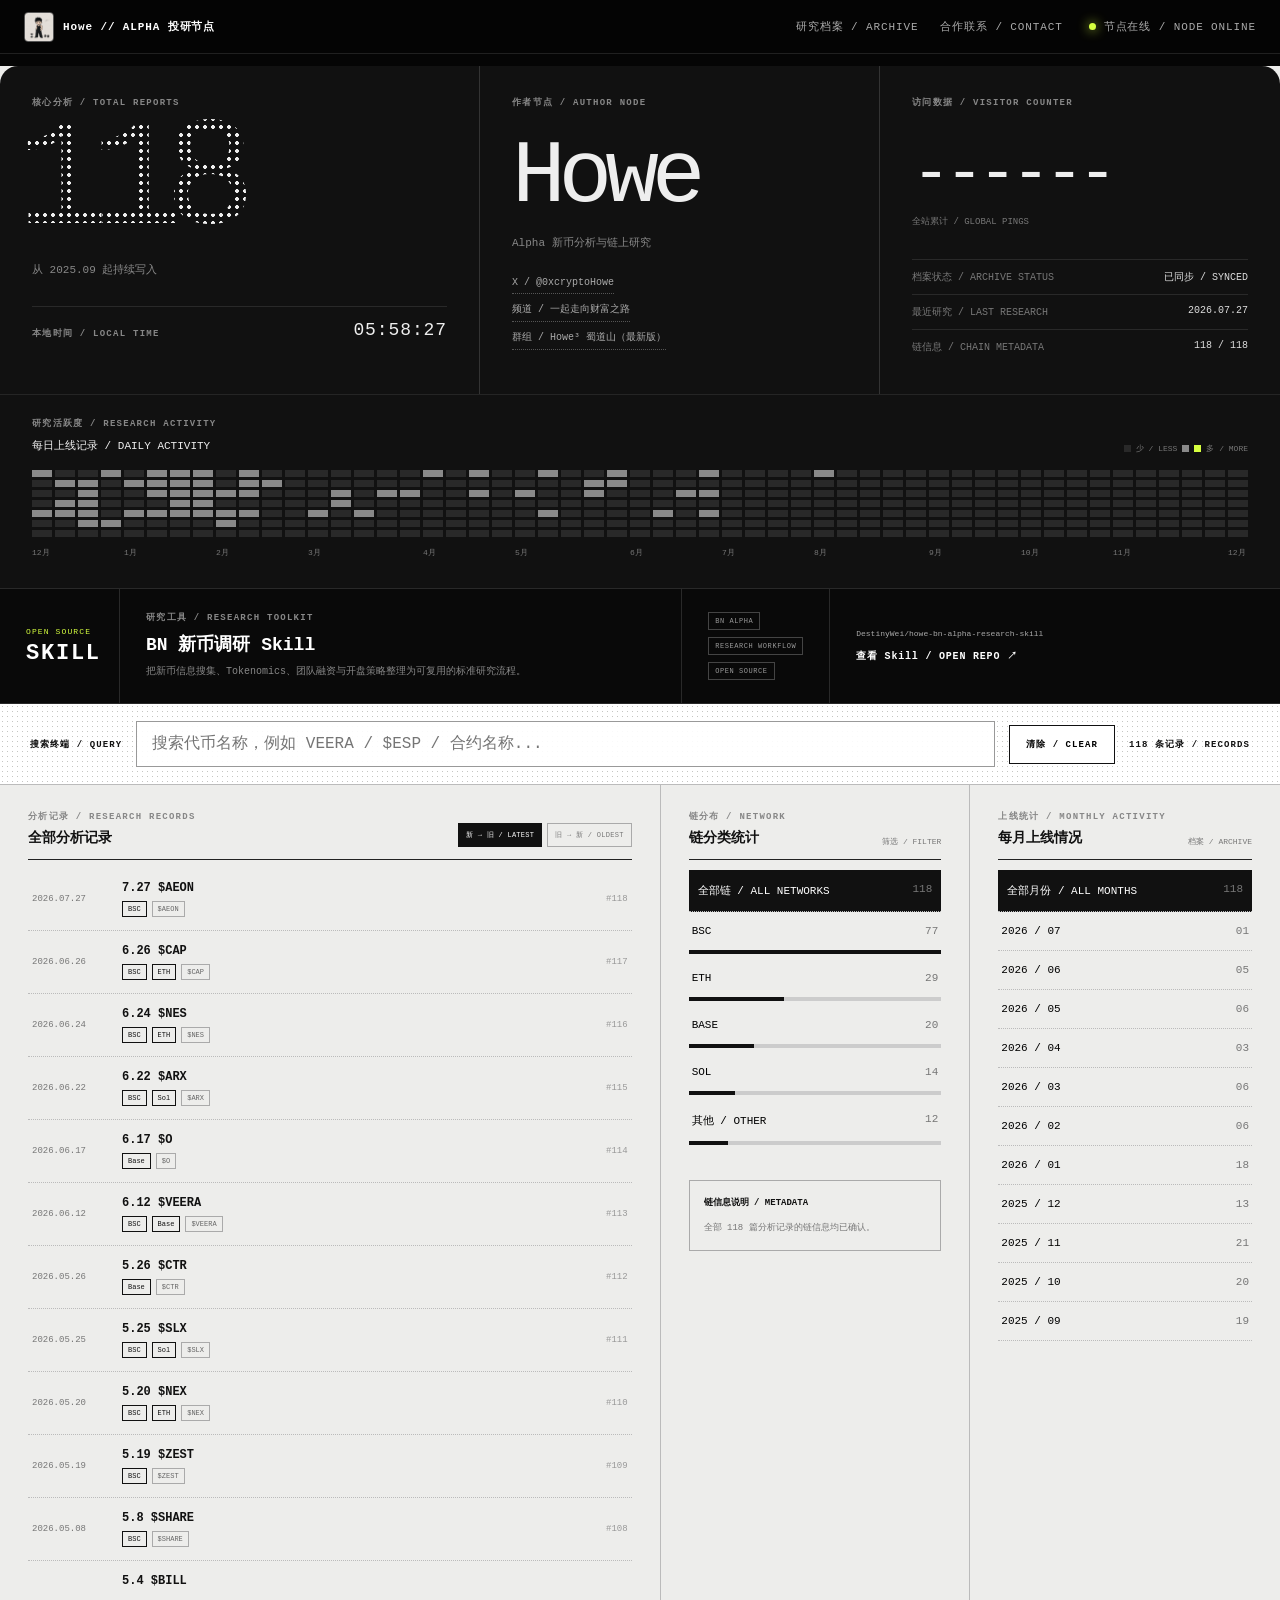
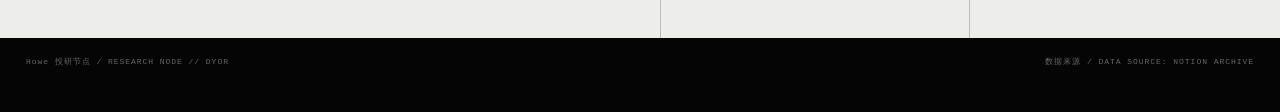
==== index.html @ 1e32229d "Add AEON alpha research record" ====
<!doctype html>
<html lang="zh-CN">
<head>
  <meta charset="UTF-8">
  <meta name="viewport" content="width=device-width, initial-scale=1.0">
  <meta name="description" content="Howe Alpha 新币分析历史投研档案">
  <title>Howe // Alpha 投研节点</title>
  <link rel="icon" type="image/jpeg" href="assets/howe-logo.jpg">
  <link rel="apple-touch-icon" href="assets/howe-logo.jpg">
  <link rel="stylesheet" href="styles.css?v=20260616-1">
</head>
<body>
  <header class="topbar">
    <a class="brand" href="index.html"><img src="assets/howe-logo.jpg" alt="">Howe // ALPHA 投研节点</a>
    <nav>
      <a href="#archive">研究档案 / ARCHIVE</a>
      <a href="contact.html">合作联系 / CONTACT</a>
    </nav>
    <div class="live"><span></span> 节点在线 / NODE ONLINE</div>
  </header>

  <main>
    <section class="monitor-panel">
      <div class="hero-grid">
        <div class="metric metric-primary">
          <small>核心分析 / TOTAL REPORTS</small>
          <div class="giant-number" id="total-count">113</div>
          <p>从 2025.09 起持续写入</p>
          <div class="metric-time">
            <small>本地时间 / LOCAL TIME</small>
            <strong id="clock">--:--:--</strong>
          </div>
        </div>
        <div class="metric author-card">
          <small>作者节点 / AUTHOR NODE</small>
          <h1>Howe</h1>
          <p>Alpha 新币分析与链上研究</p>
          <div class="author-links">
            <a href="https://x.com/0xcryptoHowe" target="_blank" rel="noreferrer">X / @0xcryptoHowe</a>
            <a href="https://t.me/cryptohowe_treasure" target="_blank" rel="noreferrer">频道 / 一起走向财富之路</a>
            <a href="https://t.me/cyrptohowe_discussion" target="_blank" rel="noreferrer">群组 / Howe³ 蜀道山（最新版）</a>
          </div>
        </div>
        <div class="metric traffic-card">
          <small>访问数据 / VISITOR COUNTER</small>
          <div class="signal">
            <strong id="visits">------</strong>
            <span>全站累计 / GLOBAL PINGS</span>
          </div>
          <div class="status-row"><span>档案状态 / ARCHIVE STATUS</span><b>已同步 / SYNCED</b></div>
          <div class="status-row"><span>最近研究 / LAST RESEARCH</span><b id="last-date">2026.06.12</b></div>
          <div class="status-row"><span>链信息 / CHAIN METADATA</span><b class="warning" id="chain-status">-- / --</b></div>
        </div>
      </div>

      <div class="activity-wrap">
        <div class="section-heading">
          <div><small>研究活跃度 / RESEARCH ACTIVITY</small><strong>每日上线记录 / DAILY ACTIVITY</strong></div>
          <span><i class="level l0"></i> 少 / LESS <i class="level l2"></i><i class="level l4"></i> 多 / MORE</span>
        </div>
        <div class="heatmap-shell">
          <div class="heatmap" id="heatmap"></div>
          <div class="heatmap-months" id="heatmap-months"></div>
          <div class="heatmap-tooltip" id="heatmap-tooltip" role="tooltip"></div>
        </div>
      </div>
    </section>

    <section class="skill-showcase" aria-labelledby="skill-title">
      <div class="skill-mark">
        <span>OPEN SOURCE</span>
        <strong>SKILL</strong>
      </div>
      <div class="skill-copy">
        <small>研究工具 / RESEARCH TOOLKIT</small>
        <h2 id="skill-title">BN 新币调研 Skill</h2>
        <p>把新币信息搜集、Tokenomics、团队融资与开盘策略整理为可复用的标准研究流程。</p>
      </div>
      <div class="skill-signals" aria-label="Skill 特性">
        <span>BN ALPHA</span>
        <span>RESEARCH WORKFLOW</span>
        <span>OPEN SOURCE</span>
      </div>
      <a class="skill-link" href="https://github.com/DestinyWei/howe-bn-alpha-research-skill" target="_blank" rel="noreferrer">
        <span>DestinyWei/howe-bn-alpha-research-skill</span>
        <strong>查看 Skill / OPEN REPO ↗</strong>
      </a>
    </section>

    <section class="search-console">
      <label for="search">搜索终端 / QUERY</label>
      <input id="search" type="search" placeholder="搜索代币名称，例如 VEERA / $ESP / 合约名称...">
      <button id="clear-search" type="button">清除 / CLEAR</button>
      <div id="result-count">113 条记录 / RECORDS</div>
    </section>

    <section class="archive-grid" id="archive">
      <section class="archive-column records-column">
        <div class="column-title">
          <div><small>分析记录 / RESEARCH RECORDS</small><h2>全部分析记录</h2></div>
          <div class="sort-controls" aria-label="分析记录排序">
            <button class="active" type="button" data-sort="desc" aria-pressed="true">新 → 旧 / LATEST</button>
            <button type="button" data-sort="asc" aria-pressed="false">旧 → 新 / OLDEST</button>
          </div>
        </div>
        <div class="records" id="records"></div>
      </section>

      <aside class="archive-column">
        <div class="column-title">
          <div><small>链分布 / NETWORK</small><h2>链分类统计</h2></div>
          <span>筛选 / FILTER</span>
        </div>
        <div class="chain-list" id="chain-list"></div>
        <div class="data-note">
          <strong>链信息说明 / METADATA</strong>
          <p id="metadata-note">正在读取链信息完成度...</p>
        </div>
      </aside>

      <aside class="archive-column">
        <div class="column-title">
          <div><small>上线统计 / MONTHLY ACTIVITY</small><h2>每月上线情况</h2></div>
          <span>档案 / ARCHIVE</span>
        </div>
        <div class="month-list" id="month-list"></div>
      </aside>
    </section>
  </main>

  <dialog id="detail-dialog">
    <button class="dialog-close" aria-label="关闭">×</button>
    <small>研究记录 / RESEARCH RECORD // <span id="dialog-id"></span></small>
    <h2 id="dialog-title"></h2>
    <div class="detail-meta" id="dialog-meta"></div>
    <div class="detail-content" id="dialog-content"></div>
    <div class="detail-actions">
      <a id="dialog-notion" class="source-link" target="_blank" rel="noreferrer">查看 Notion 备份来源 / SOURCE ↗</a>
      <a href="contact.html">联系作者 / CONTACT ↗</a>
    </div>
  </dialog>

  <footer>
    <span>Howe 投研节点 / RESEARCH NODE // DYOR</span>
    <span>数据来源 / DATA SOURCE: NOTION ARCHIVE</span>
  </footer>

  <script src="data/content.js?v=20260727-1"></script>
  <script src="data/research.js?v=20260727-1"></script>
  <script src="app.js?v=20260616-2"></script>
</body>
</html>
---- styles.css ----
:root {
  --black: #050505;
  --panel: #111;
  --line-dark: #333;
  --paper: #ededeb;
  --paper-2: #f8f8f5;
  --ink: #111;
  --muted: #777;
  --signal: #d6ff3f;
  --warning: #e99f2b;
  --danger: #d95b50;
}

* { box-sizing: border-box; }
html { scroll-behavior: smooth; }
body {
  margin: 0;
  color: var(--ink);
  background: var(--black);
  font-family: "SFMono-Regular", "Roboto Mono", "Noto Sans Mono CJK SC", "PingFang SC", monospace;
}
a { color: inherit; text-decoration: none; }
button, input { font: inherit; }

.topbar {
  height: 54px;
  padding: 0 24px;
  display: flex;
  align-items: center;
  gap: 26px;
  color: #aaa;
  border-bottom: 1px solid #202020;
  font-size: 11px;
  letter-spacing: .08em;
  position: sticky;
  top: 0;
  z-index: 20;
  background: rgba(5, 5, 5, .94);
  backdrop-filter: blur(10px);
}
.brand { color: white; font-weight: 700; margin-right: auto; display: flex; align-items: center; gap: 9px; }
.brand img {
  width: 30px;
  height: 30px;
  object-fit: cover;
  border: 1px solid #555;
  border-radius: 4px;
}
.topbar nav { display: flex; gap: 22px; }
.topbar nav a:hover { color: white; }
.live { display: flex; align-items: center; gap: 8px; }
.live span { width: 7px; height: 7px; border-radius: 50%; background: var(--signal); box-shadow: 0 0 12px var(--signal); }

main {
  max-width: 1500px;
  margin: 0 auto;
  background: var(--paper);
}
.monitor-panel {
  background: var(--panel);
  color: #eee;
  border-radius: 18px 18px 0 0;
  overflow: hidden;
  margin-top: 12px;
}
small {
  display: block;
  color: #878787;
  font-size: 9px;
  letter-spacing: .14em;
  font-weight: 700;
  margin-bottom: 6px;
}
.hero-grid {
  display: grid;
  grid-template-columns: 1.2fr 1fr 1fr;
  min-height: 245px;
}
.metric {
  padding: 30px 32px;
  border-right: 1px solid var(--line-dark);
}
.metric:last-child { border-right: 0; }
.metric p { color: #888; font-size: 11px; line-height: 1.7; }
.giant-number {
  font-size: clamp(100px, 12vw, 178px);
  line-height: .88;
  letter-spacing: -.12em;
  margin-left: -.1em;
  color: transparent;
  background-image: radial-gradient(circle, #eee 34%, transparent 38%);
  background-size: 8px 8px;
  background-clip: text;
  -webkit-background-clip: text;
}
.metric-time {
  margin-top: 26px;
  padding-top: 13px;
  border-top: 1px solid #292929;
  display: flex;
  justify-content: space-between;
  align-items: end;
}
.metric-time small { margin: 0; }
.metric-time strong { font-size: 18px; font-weight: 400; letter-spacing: .05em; }
.author-card h1 {
  font-size: clamp(56px, 7vw, 108px);
  line-height: 1;
  letter-spacing: -.08em;
  margin: 24px 0 6px;
  font-weight: 400;
}
.author-links { margin-top: 25px; display: grid; gap: 8px; font-size: 10px; }
.author-links a { color: #aaa; border-bottom: 1px dotted #555; padding-bottom: 5px; width: fit-content; }
.author-links a:hover { color: white; }
.signal { margin: 30px 0; }
.signal strong { display: block; font-size: clamp(44px, 5vw, 80px); font-weight: 400; letter-spacing: -.08em; }
.signal span { color: #777; font-size: 9px; }
.status-row { display: flex; justify-content: space-between; padding: 10px 0; border-top: 1px solid #292929; font-size: 10px; color: #777; }
.status-row b { color: #ddd; font-weight: 400; }
.status-row .warning { color: var(--warning); }

.activity-wrap { padding: 22px 32px 28px; border-top: 1px solid #252525; }
.section-heading { display: flex; justify-content: space-between; align-items: end; margin-bottom: 16px; }
.section-heading strong { font-size: 11px; font-weight: 500; }
.section-heading > span { font-size: 8px; color: #777; display: flex; gap: 5px; align-items: center; }
.heatmap-shell { position: relative; }
.heatmap { display: grid; grid-template-columns: repeat(53, minmax(5px, 1fr)); grid-template-rows: repeat(7, 7px); grid-auto-flow: column; gap: 3px; }
.heat-cell, .level { background: #292929; }
.heat-cell { min-width: 5px; cursor: default; transition: transform .12s, outline-color .12s; }
.heat-cell[role="button"] { cursor: pointer; }
.heat-cell:hover { outline: 1px solid #fff; outline-offset: 1px; transform: scale(1.15); z-index: 2; }
.heat-cell[role="button"]:focus-visible { outline: 1px solid var(--signal); outline-offset: 2px; }
.heat-cell.l1, .level.l1 { background: #555; }
.heat-cell.l2, .level.l2 { background: #898989; }
.heat-cell.l3, .level.l3 { background: #c8c8c8; }
.heat-cell.l4, .level.l4 { background: var(--signal); }
.level { width: 7px; height: 7px; display: inline-block; }
.heatmap-months {
  display: grid;
  grid-template-columns: repeat(53, minmax(5px, 1fr));
  gap: 3px;
  height: 13px;
  margin-top: 10px;
  color: #777;
  font-size: 8px;
}
.heatmap-months span { white-space: nowrap; }
.heatmap-tooltip {
  position: absolute;
  display: none;
  z-index: 10;
  pointer-events: none;
  padding: 7px 9px;
  color: #111;
  background: #f4f4f0;
  border: 1px solid #777;
  box-shadow: 4px 4px 0 #000;
  font-size: 9px;
  white-space: nowrap;
}
.heatmap-tooltip.visible { display: block; }

.skill-showcase {
  display: grid;
  grid-template-columns: 120px minmax(260px, 1fr) auto minmax(300px, .8fr);
  align-items: stretch;
  color: #ddd;
  background: #090909;
  border-top: 1px solid #292929;
  border-bottom: 1px solid #292929;
}
.skill-mark,
.skill-copy,
.skill-signals,
.skill-link { padding: 22px 26px; }
.skill-mark {
  display: grid;
  align-content: center;
  border-right: 1px solid #292929;
}
.skill-mark span { color: var(--signal); font-size: 8px; letter-spacing: .14em; }
.skill-mark strong { margin-top: 5px; color: white; font-size: 22px; letter-spacing: .08em; }
.skill-copy { border-right: 1px solid #292929; }
.skill-copy h2 { margin: 8px 0 7px; color: white; font-size: 18px; }
.skill-copy p { max-width: 68ch; margin: 0; color: #888; font-size: 10px; line-height: 1.8; }
.skill-signals {
  display: grid;
  align-content: center;
  gap: 7px;
  border-right: 1px solid #292929;
}
.skill-signals span {
  width: fit-content;
  padding: 4px 6px;
  color: #999;
  border: 1px solid #444;
  font-size: 7px;
  letter-spacing: .08em;
}
.skill-link {
  display: grid;
  align-content: center;
  gap: 11px;
  color: #aaa;
  transition: background-color .15s, color .15s;
}
.skill-link span { font-size: 8px; overflow-wrap: anywhere; }
.skill-link strong { color: white; font-size: 10px; letter-spacing: .08em; }
.skill-link:hover { color: #111; background: var(--signal); }
.skill-link:hover strong { color: #111; }

.search-console {
  display: grid;
  grid-template-columns: auto 1fr auto auto;
  gap: 14px;
  align-items: center;
  padding: 17px 30px;
  color: #111;
  background-color: white;
  background-image: radial-gradient(#c5c5c2 .8px, transparent .8px);
  background-size: 5px 5px;
  border-bottom: 1px solid #bbb;
}
.search-console label, .search-console div, .search-console button { font-size: 9px; letter-spacing: .12em; font-weight: 700; }
.search-console input { border: 1px solid #999; background: rgba(255,255,255,.9); padding: 13px 15px; outline: 0; width: 100%; }
.search-console input:focus { border-color: #111; box-shadow: 3px 3px 0 #111; }
.search-console button { border: 1px solid #111; background: white; padding: 12px 16px; cursor: pointer; }
.search-console.date-filter-active input {
  border-color: #111;
  box-shadow: 4px 4px 0 var(--signal);
  color: #111;
  font-weight: 700;
}
.search-console.date-filter-active button {
  background: #111;
  color: white;
  box-shadow: 3px 3px 0 var(--signal);
}
.search-console.date-filter-active #result-count { color: #111; }

.archive-grid {
  display: grid;
  grid-template-columns: minmax(480px, 1.6fr) minmax(250px, .75fr) minmax(250px, .75fr);
  min-height: 720px;
}
.archive-column { padding: 25px 28px 50px; border-right: 1px solid #bbb; background: var(--paper); }
.archive-column:last-child { border-right: 0; }
.column-title { display: flex; justify-content: space-between; align-items: end; padding-bottom: 12px; border-bottom: 1px solid #222; }
.column-title h2 { font-size: 14px; margin: 0; }
.column-title span { color: #777; font-size: 8px; }
.sort-controls { display: flex; gap: 5px; }
.sort-controls button {
  padding: 6px 7px;
  border: 1px solid #aaa;
  color: #777;
  background: transparent;
  cursor: pointer;
  font-size: 7px;
  letter-spacing: .04em;
}
.sort-controls button:hover, .sort-controls button.active { color: white; background: #111; border-color: #111; }

.records { margin-top: 8px; max-height: 720px; overflow: auto; scrollbar-color: #111 transparent; }
.record {
  display: grid;
  grid-template-columns: 78px 1fr auto;
  gap: 12px;
  align-items: center;
  padding: 13px 4px;
  border-bottom: 1px dotted #bbb;
  cursor: pointer;
}
.record:hover { background: white; padding-left: 10px; }
.record.date-selected {
  background: white;
  box-shadow: inset 4px 0 0 var(--signal);
  padding-left: 10px;
}
.record-date { color: #777; font-size: 9px; }
.record h3 { font-size: 12px; margin: 0 0 6px; font-weight: 600; }
.tags { display: flex; gap: 5px; flex-wrap: wrap; }
.tag { font-size: 7px; padding: 3px 5px; border: 1px solid #aaa; color: #666; }
.tag.verified { color: #111; border-color: #111; }
.record-id { color: #999; font-size: 9px; }

.chain-list, .month-list { margin-top: 10px; }
.filter-row, .month-row {
  width: 100%;
  display: grid;
  grid-template-columns: 1fr auto;
  gap: 12px;
  padding: 13px 3px;
  border: 0;
  border-bottom: 1px dotted #bbb;
  background: transparent;
  text-align: left;
  cursor: pointer;
  font-size: 11px;
}
.filter-row:hover, .month-row:hover, .filter-row.active, .month-row.active { background: #111; color: white; padding-left: 9px; padding-right: 9px; }
.filter-row span:last-child, .month-row span:last-child { color: #777; }
.bar { height: 4px; background: #ccc; margin: -1px 0 5px; }
.bar i { display: block; height: 100%; background: #111; }
.data-note { margin-top: 35px; padding: 14px; border: 1px solid #aaa; font-size: 9px; line-height: 1.8; }
.data-note strong { font-size: 9px; }
.data-note p { color: #777; margin-bottom: 0; }

dialog {
  width: min(920px, calc(100vw - 24px));
  max-height: min(88vh, 960px);
  overflow-y: auto;
  border: 1px solid #444;
  background: #111;
  color: #eee;
  padding: 40px 44px;
  box-shadow: 14px 14px 0 rgba(0,0,0,.5);
  scrollbar-color: #777 #111;
}
dialog::backdrop { background: rgba(0,0,0,.78); backdrop-filter: blur(3px); }
.dialog-close { position: sticky; float: right; right: 0; top: 0; z-index: 2; border: 0; background: #111; color: #aaa; font-size: 25px; cursor: pointer; }
dialog h2 { font-size: clamp(30px, 5vw, 48px); margin: 22px 0; letter-spacing: -.05em; }
.detail-meta { display: flex; flex-wrap: wrap; gap: 7px; }
.detail-meta span { border: 1px solid #555; padding: 6px 8px; font-size: 9px; color: #bbb; }
.detail-meta .meta-chain {
  color: var(--signal);
  border-color: rgba(214, 255, 63, .62);
  background: rgba(214, 255, 63, .06);
}
.detail-meta .meta-token {
  color: #f5f5f0;
  border-color: #9b9b9b;
  background: #181818;
}
.detail-meta .meta-status,
.detail-meta .meta-content {
  color: #a9c6da;
  border-color: rgba(169, 198, 218, .38);
  background: rgba(169, 198, 218, .06);
}
.detail-meta .meta-review {
  color: var(--warning);
  border-color: rgba(233, 159, 43, .58);
  background: rgba(233, 159, 43, .08);
}
.detail-content { margin-top: 30px; padding-top: 8px; border-top: 1px solid #292929; }
.detail-content p { max-width: 76ch; margin: 20px 0; color: #c1c1c1; line-height: 2; font-size: 13px; }
.detail-content .content-lead { color: white; font-size: 20px; font-weight: 700; letter-spacing: .02em; }
.content-handle {
  color: white;
  border-bottom: 1px solid rgba(214, 255, 63, .55);
  text-decoration: none;
}
.content-handle:hover { color: var(--signal); }
.detail-content .content-ca {
  overflow-wrap: anywhere;
  padding: 13px 14px;
  border: 1px solid #4b4b4b;
  color: var(--signal);
  background: #080808;
  font-size: 11px;
}
.detail-content .content-play { padding-left: 15px; border-left: 3px solid var(--signal); color: #eee; }
.detail-content .content-tags { color: var(--signal); letter-spacing: .04em; }
.detail-content hr { height: 1px; margin: 32px 0; border: 0; background: #555; }
.content-pending { margin-top: 14px; padding: 20px; border: 1px solid #555; }
.content-pending strong { color: white; font-size: 10px; letter-spacing: .08em; }
.content-pending p { margin: 13px 0 0; color: #999; }
.detail-actions { margin-top: 30px; display: flex; gap: 12px; flex-wrap: wrap; }
.detail-actions a { border: 1px solid #666; padding: 12px 14px; font-size: 9px; letter-spacing: .08em; }
.detail-actions a:hover { background: white; color: black; }
.detail-actions .source-link { color: #888; border-color: #444; }

footer {
  max-width: 1500px;
  margin: 0 auto;
  display: flex;
  justify-content: space-between;
  padding: 18px 26px 40px;
  color: #666;
  font-size: 8px;
  letter-spacing: .12em;
}

.terminal-page { max-width: 980px; margin: 40px auto; padding: 0 20px; color: #ddd; }
.terminal-card { border: 1px solid #333; background: #111; padding: 28px; margin-bottom: 18px; }
.terminal-card h1, .terminal-card h2 { color: white; }
.terminal-card p, .terminal-card li { color: #999; line-height: 1.9; font-size: 12px; }
.terminal-card code { color: var(--signal); }
.terminal-button { display: inline-block; padding: 13px 16px; border: 1px solid #777; color: white; font-size: 10px; margin-right: 8px; }
.terminal-button:hover { background: white; color: black; }
.redirect-status { font-size: clamp(48px, 10vw, 120px); color: transparent; background-image: radial-gradient(circle, #eee 34%, transparent 38%); background-size: 8px 8px; background-clip: text; -webkit-background-clip: text; }

@media (max-width: 1050px) {
  .hero-grid { grid-template-columns: 1fr 1fr; }
  .traffic-card { grid-column: 1 / -1; border-top: 1px solid var(--line-dark); }
  .skill-showcase { grid-template-columns: 110px 1fr 1fr; }
  .skill-signals { display: none; }
  .archive-grid { grid-template-columns: 1fr 1fr; }
  .records-column { grid-column: 1 / -1; border-right: 0; border-bottom: 1px solid #bbb; }
}
@media (max-width: 680px) {
  .topbar { padding: 0 12px; }
  .topbar nav a:not(:last-child), .live { display: none; }
  .hero-grid { grid-template-columns: 1fr; }
  .metric { border-right: 0; border-bottom: 1px solid var(--line-dark); padding: 24px 18px; }
  .activity-wrap { padding: 18px; }
  .heatmap-shell { overflow-x: auto; overflow-y: hidden; padding-bottom: 3px; }
  .heatmap, .heatmap-months { grid-template-columns: repeat(53, 8px); min-width: 580px; }
  .skill-showcase { grid-template-columns: 1fr; }
  .skill-mark,
  .skill-copy,
  .skill-link { padding: 18px; border-right: 0; border-bottom: 1px solid #292929; }
  .skill-link { border-bottom: 0; }
  .search-console { grid-template-columns: 1fr auto; padding: 14px; }
  .search-console label, .search-console div { grid-column: 1 / -1; }
  .archive-grid { grid-template-columns: 1fr; }
  .archive-column { border-right: 0; border-bottom: 1px solid #bbb; padding: 20px 14px 35px; }
  .records-column .column-title { align-items: start; gap: 12px; }
  .sort-controls { flex-direction: column; }
  .record { grid-template-columns: 62px 1fr; }
  .record-id { display: none; }
  dialog { max-height: 92vh; padding: 28px 20px; }
  .detail-content p { font-size: 12px; line-height: 1.85; }
  .detail-content .content-lead { font-size: 17px; }
}
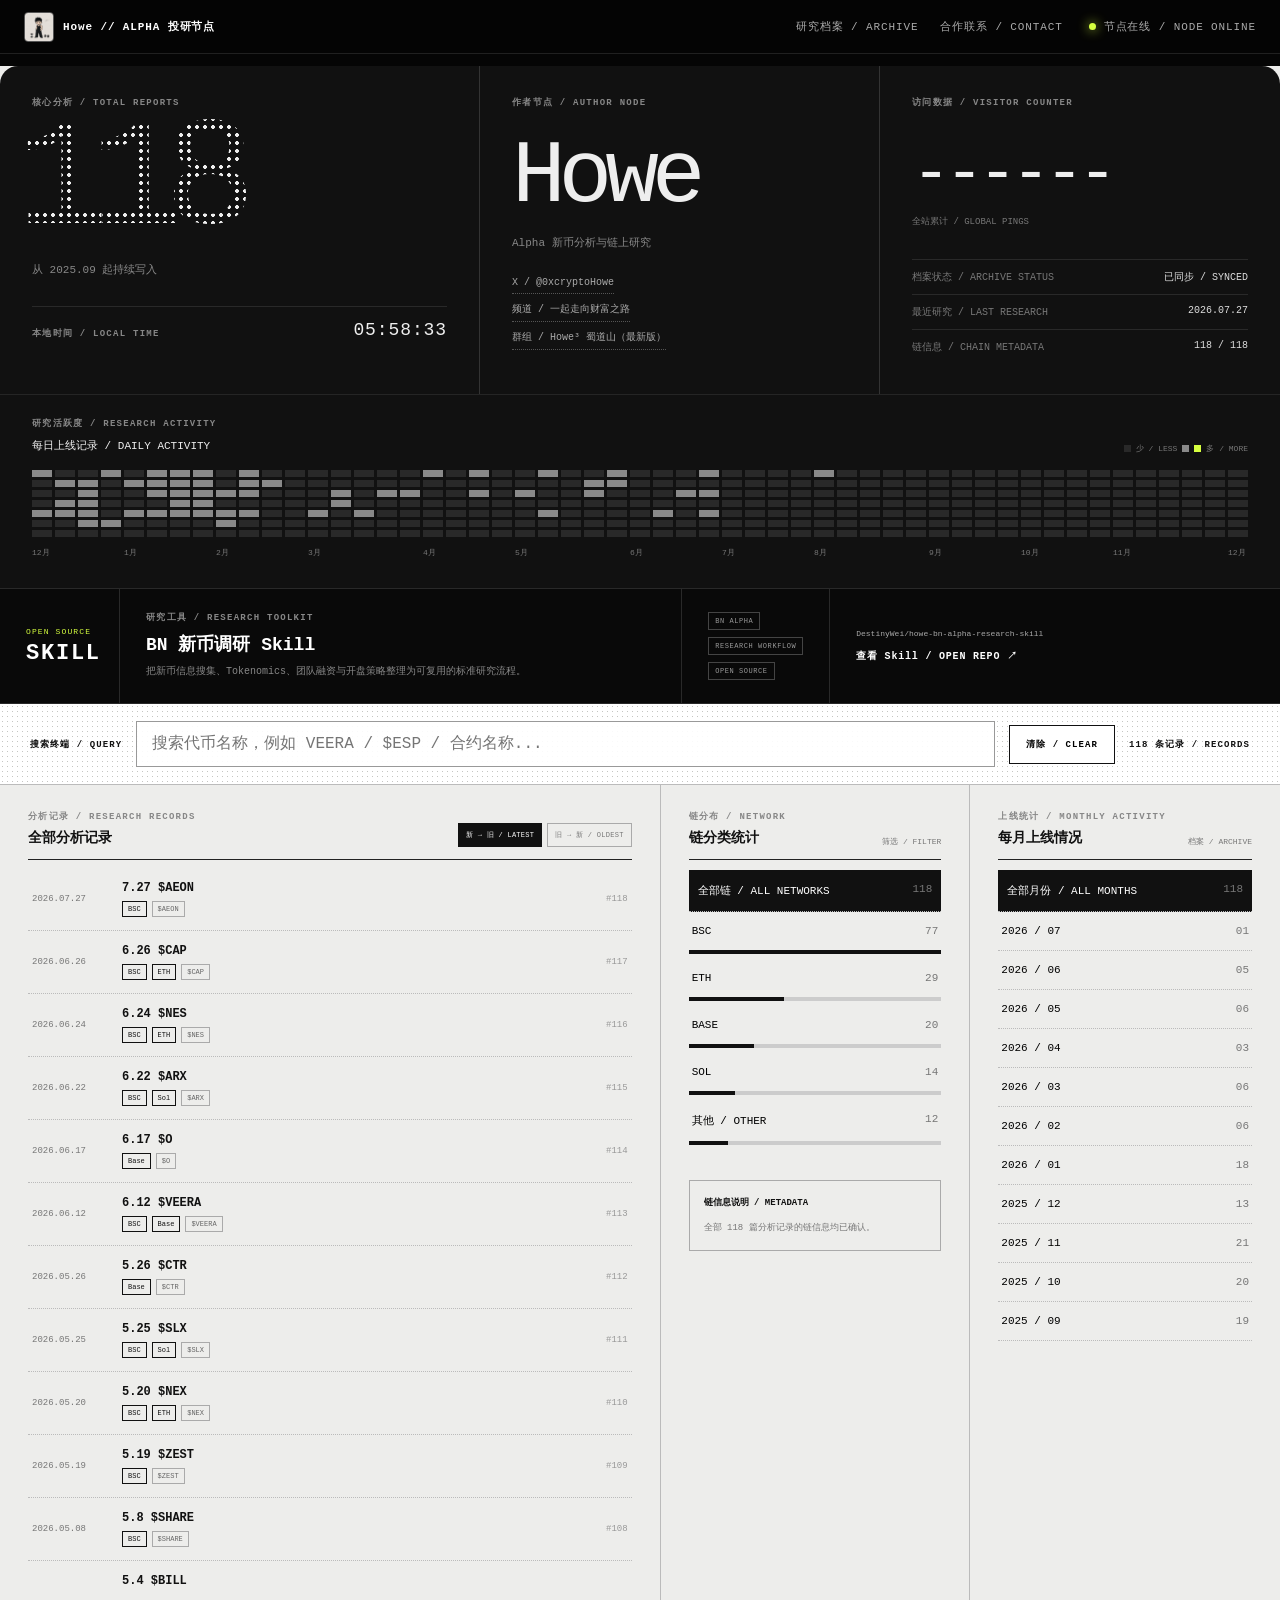
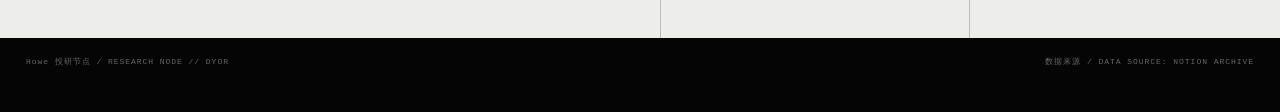
==== commit 79ec401c: "Use Notion page ID for AEON" ====
--- a/index.html
+++ b/index.html
@@ -145,8 +145,8 @@
     <span>数据来源 / DATA SOURCE: NOTION ARCHIVE</span>
   </footer>
 
-  <script src="data/content.js?v=20260727-1"></script>
-  <script src="data/research.js?v=20260727-1"></script>
+  <script src="data/content.js?v=20260727-2"></script>
+  <script src="data/research.js?v=20260727-2"></script>
   <script src="app.js?v=20260616-2"></script>
 </body>
 </html>
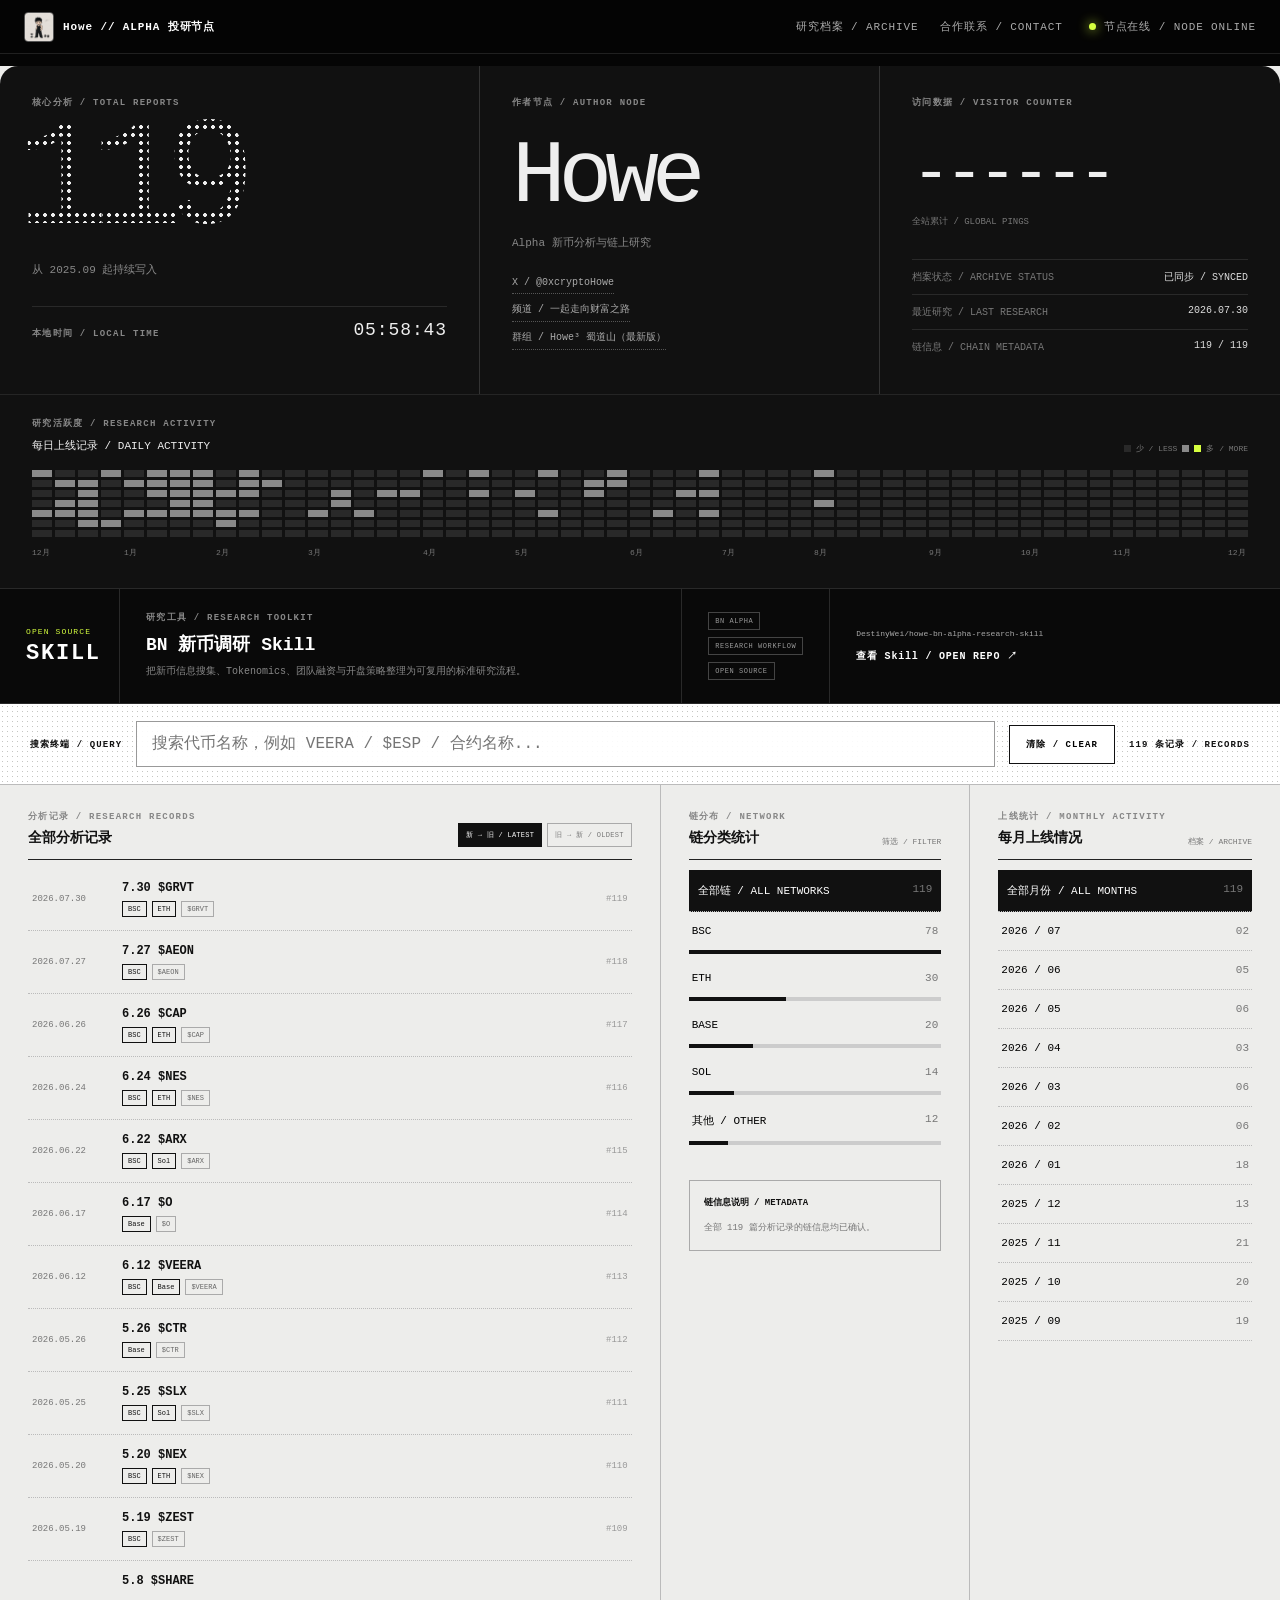
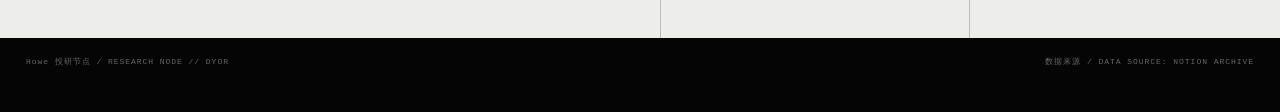
==== commit 98609e77: "Add GRVT alpha research record" ====
--- a/index.html
+++ b/index.html
@@ -145,8 +145,8 @@
     <span>数据来源 / DATA SOURCE: NOTION ARCHIVE</span>
   </footer>
 
-  <script src="data/content.js?v=20260727-2"></script>
-  <script src="data/research.js?v=20260727-2"></script>
+  <script src="data/content.js?v=20260730-1"></script>
+  <script src="data/research.js?v=20260730-1"></script>
   <script src="app.js?v=20260616-2"></script>
 </body>
 </html>
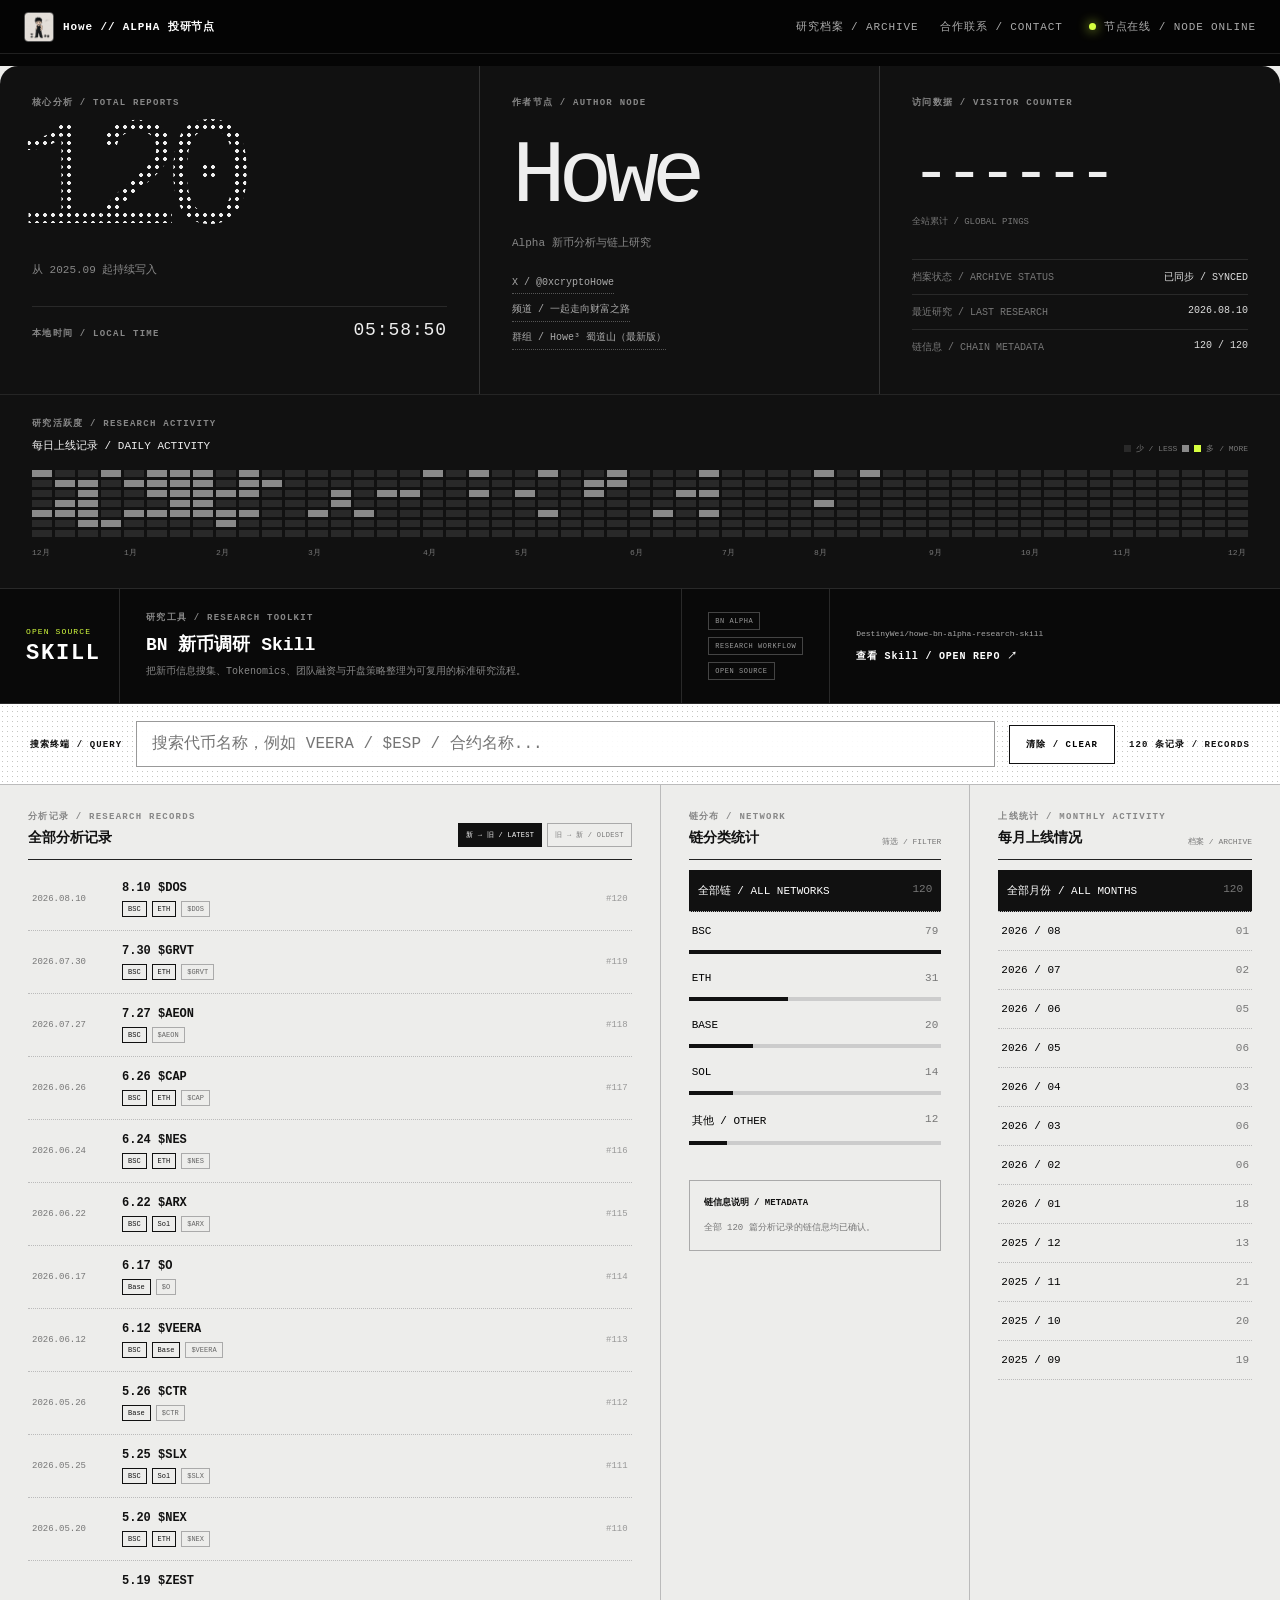
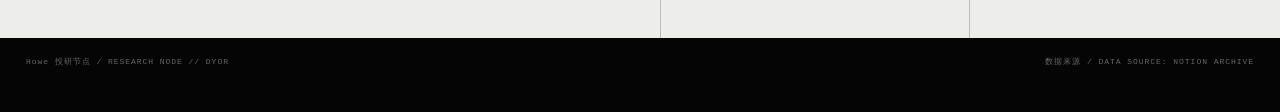
==== commit 69313462: "Add DOS alpha research record" ====
--- a/index.html
+++ b/index.html
@@ -145,8 +145,8 @@
     <span>数据来源 / DATA SOURCE: NOTION ARCHIVE</span>
   </footer>
 
-  <script src="data/content.js?v=20260730-1"></script>
-  <script src="data/research.js?v=20260730-1"></script>
+  <script src="data/content.js?v=20260810-1"></script>
+  <script src="data/research.js?v=20260810-1"></script>
   <script src="app.js?v=20260616-2"></script>
 </body>
 </html>
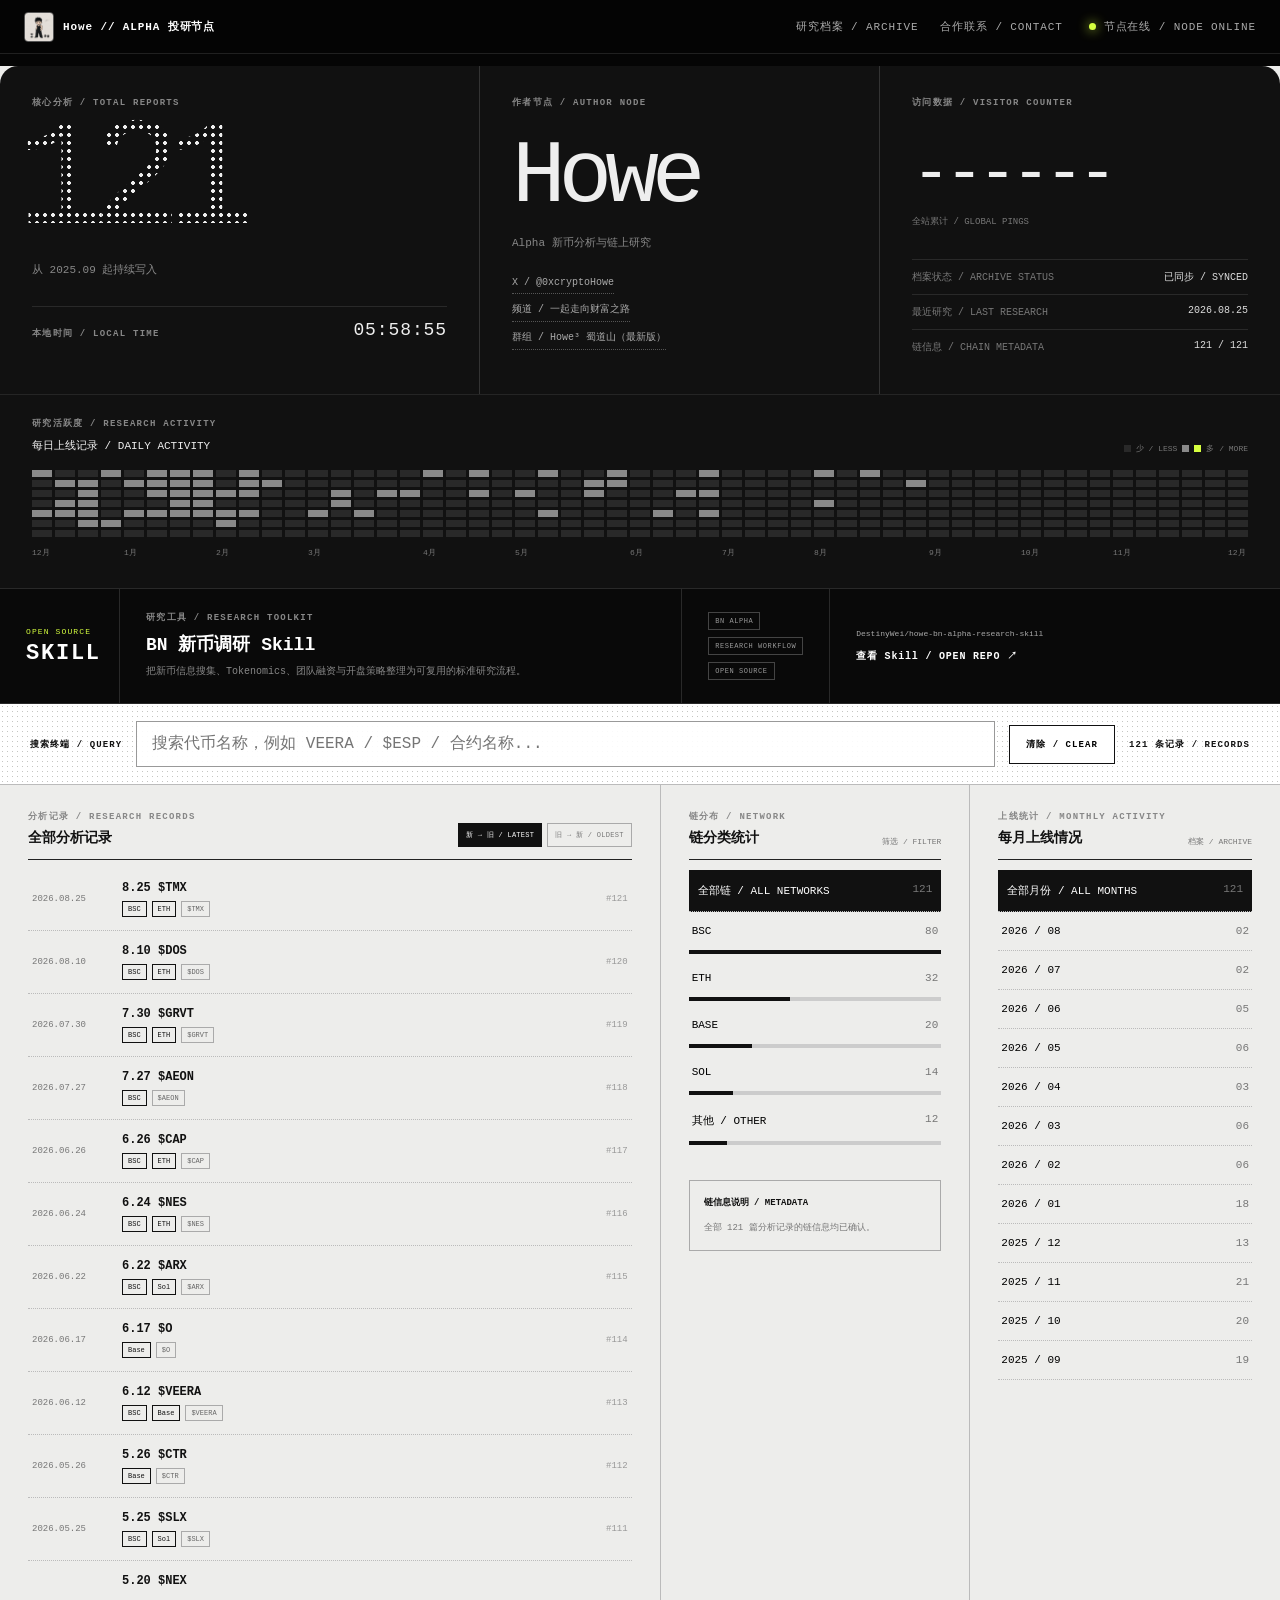
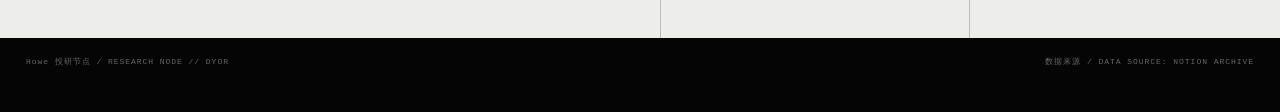
==== commit 34d4cec9: "Add TMX alpha research record" ====
--- a/index.html
+++ b/index.html
@@ -145,8 +145,8 @@
     <span>数据来源 / DATA SOURCE: NOTION ARCHIVE</span>
   </footer>
 
-  <script src="data/content.js?v=20260810-1"></script>
-  <script src="data/research.js?v=20260810-1"></script>
+  <script src="data/content.js?v=20260825-1"></script>
+  <script src="data/research.js?v=20260825-1"></script>
   <script src="app.js?v=20260616-2"></script>
 </body>
 </html>
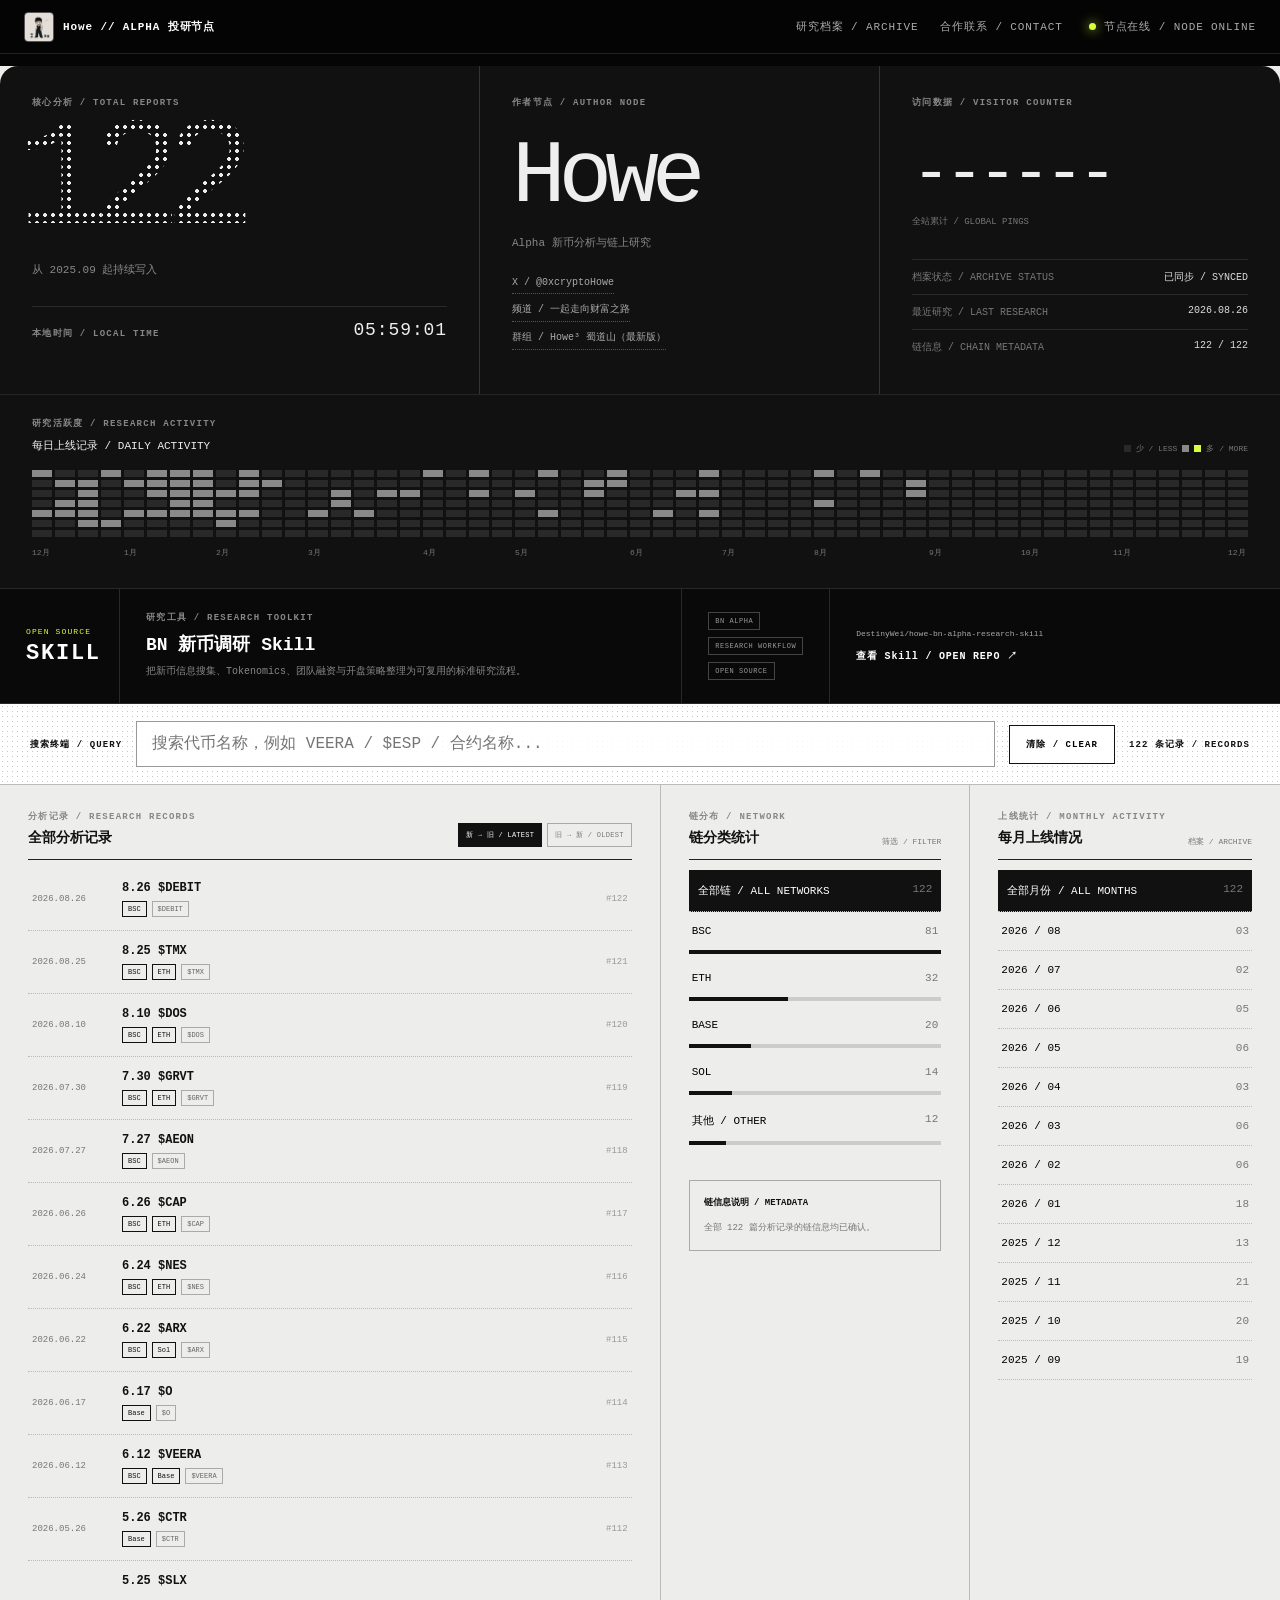
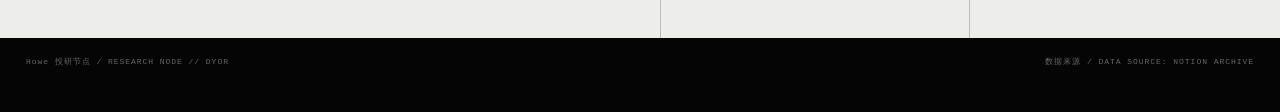
==== commit 12af3d41: "Add DEBIT alpha research record" ====
--- a/index.html
+++ b/index.html
@@ -145,8 +145,8 @@
     <span>数据来源 / DATA SOURCE: NOTION ARCHIVE</span>
   </footer>
 
-  <script src="data/content.js?v=20260825-1"></script>
-  <script src="data/research.js?v=20260825-1"></script>
+  <script src="data/content.js?v=20260826-1"></script>
+  <script src="data/research.js?v=20260826-1"></script>
   <script src="app.js?v=20260616-2"></script>
 </body>
 </html>
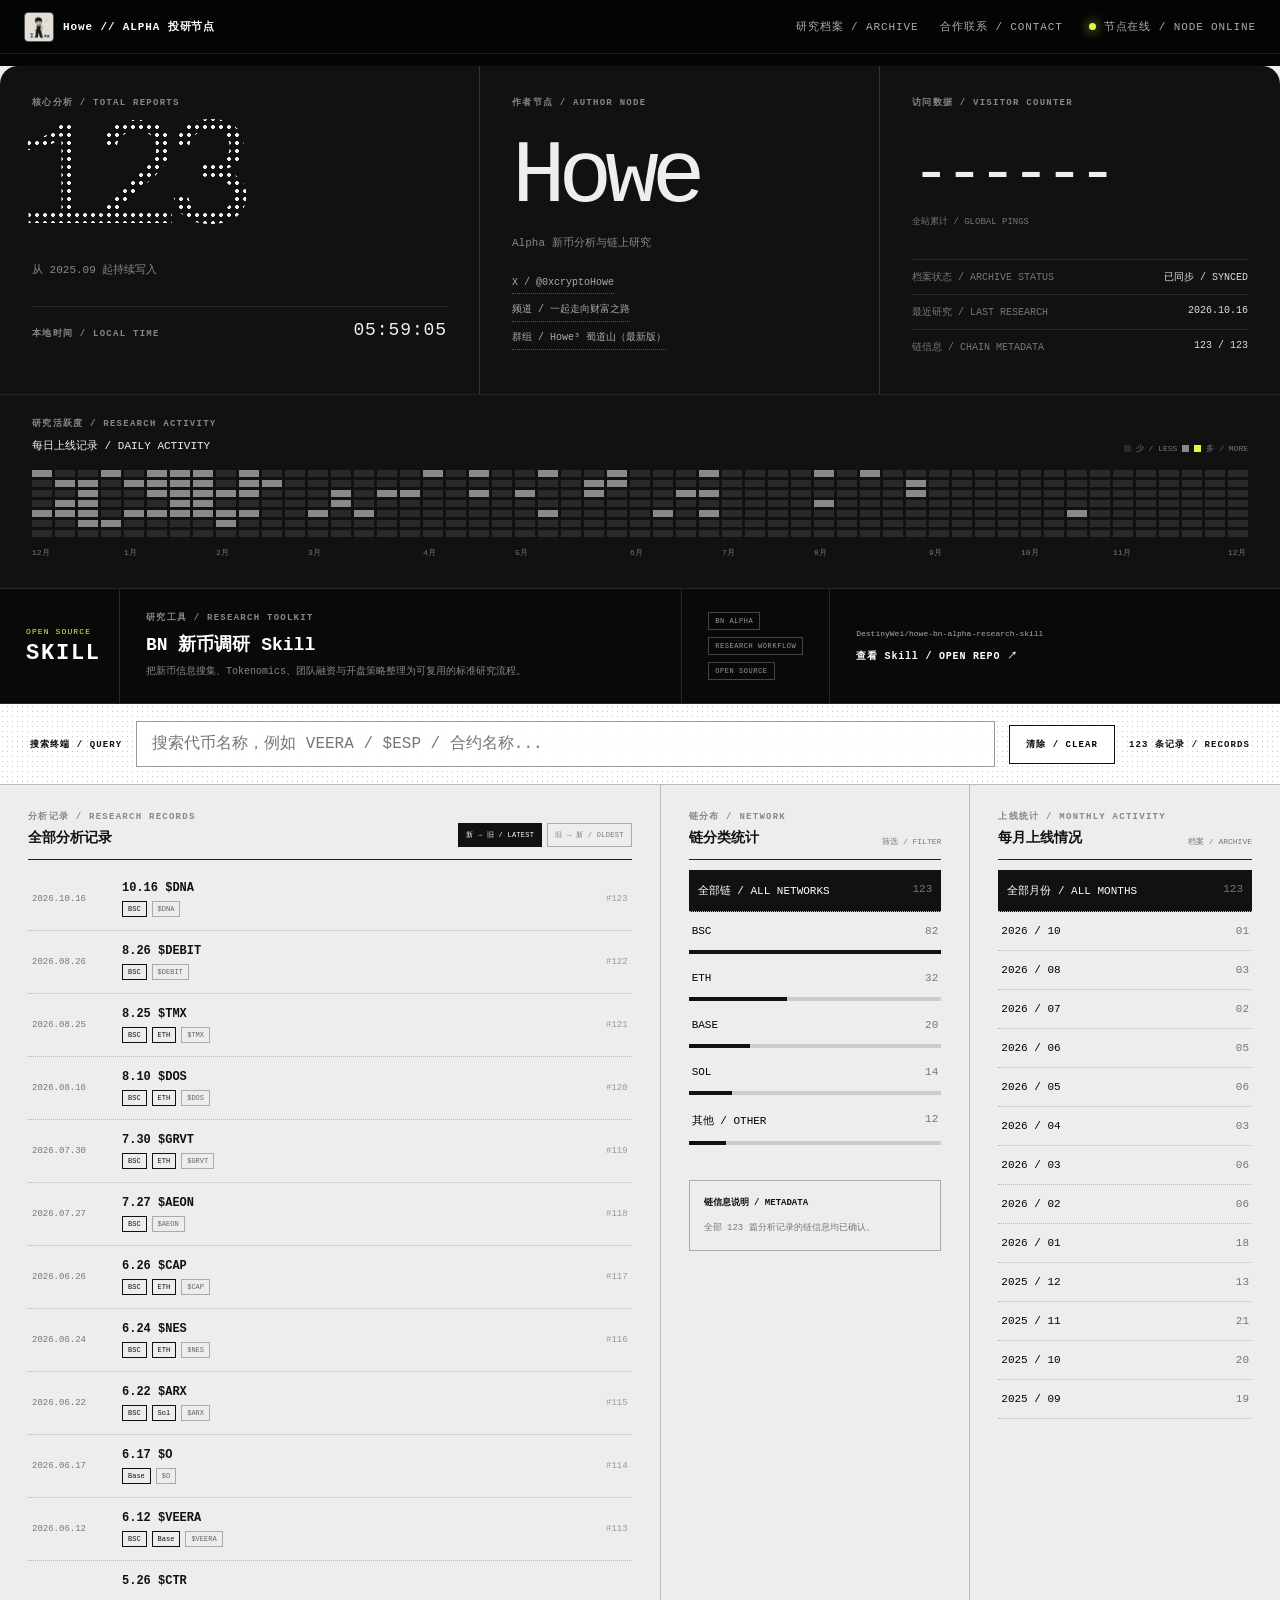
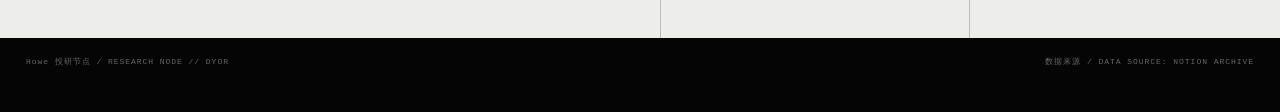
==== commit 5aab5fd6: "Add DNA alpha research record" ====
--- a/index.html
+++ b/index.html
@@ -145,8 +145,8 @@
     <span>数据来源 / DATA SOURCE: NOTION ARCHIVE</span>
   </footer>
 
-  <script src="data/content.js?v=20260826-1"></script>
-  <script src="data/research.js?v=20260826-1"></script>
+  <script src="data/content.js?v=20261016-1"></script>
+  <script src="data/research.js?v=20261016-1"></script>
   <script src="app.js?v=20260616-2"></script>
 </body>
 </html>
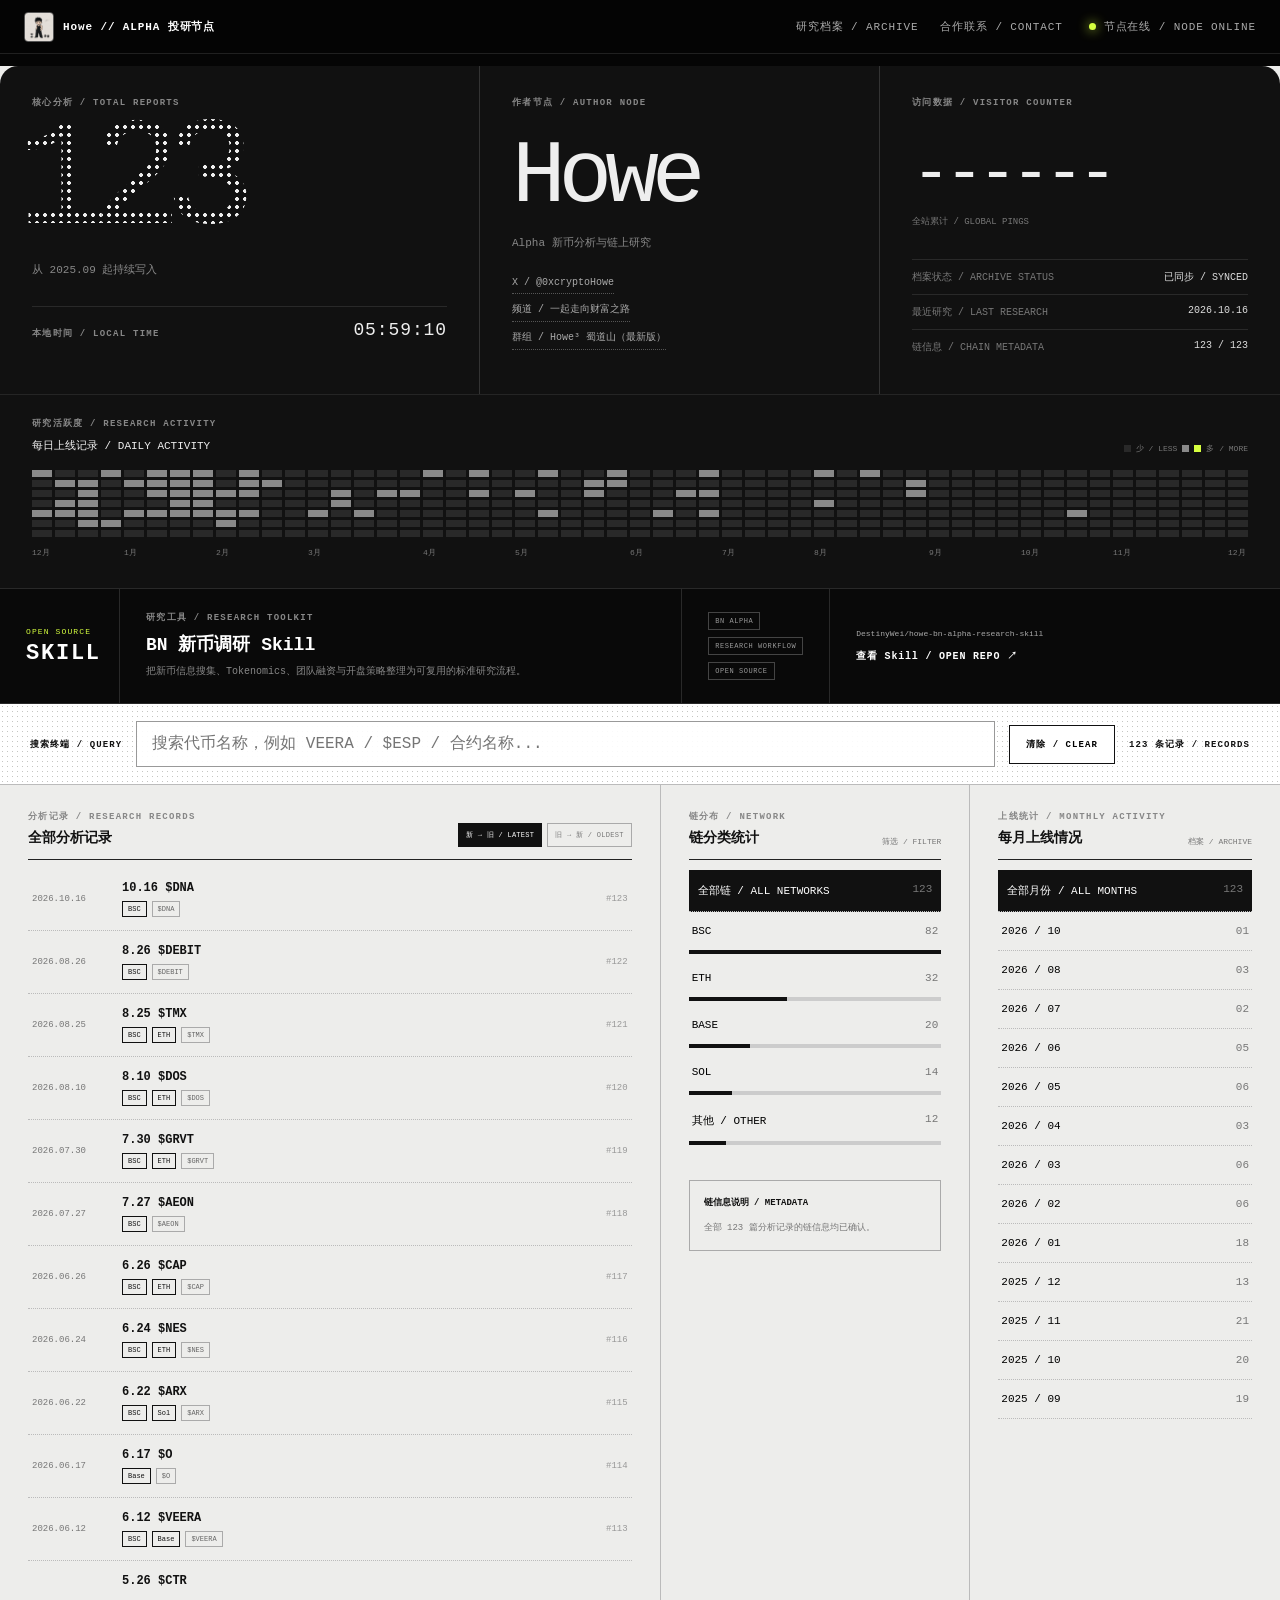
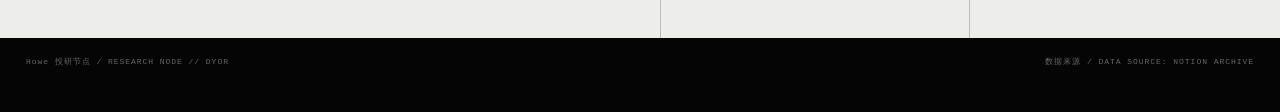
==== commit fe3c0d03: "Update DNA financing analysis" ====
--- a/index.html
+++ b/index.html
@@ -145,7 +145,7 @@
     <span>数据来源 / DATA SOURCE: NOTION ARCHIVE</span>
   </footer>
 
-  <script src="data/content.js?v=20261016-1"></script>
+  <script src="data/content.js?v=20261016-2"></script>
   <script src="data/research.js?v=20261016-1"></script>
   <script src="app.js?v=20260616-2"></script>
 </body>
